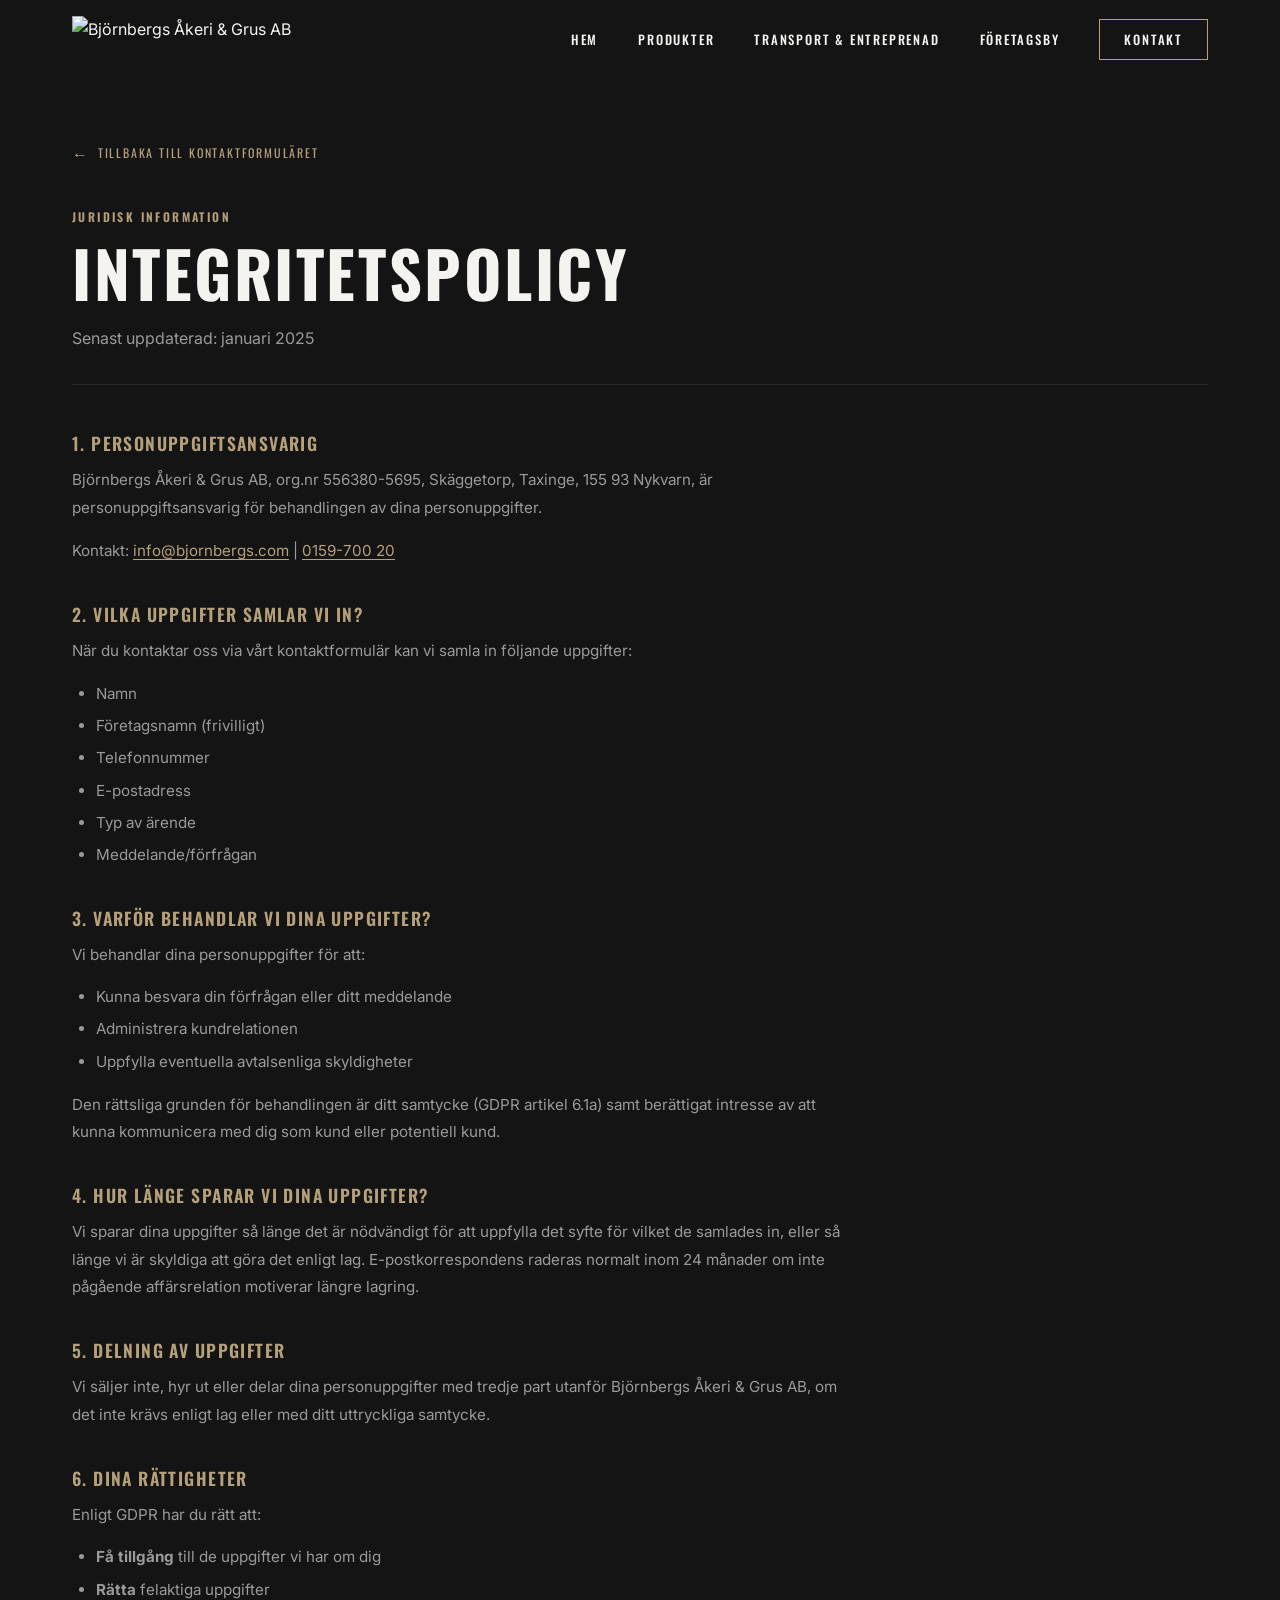
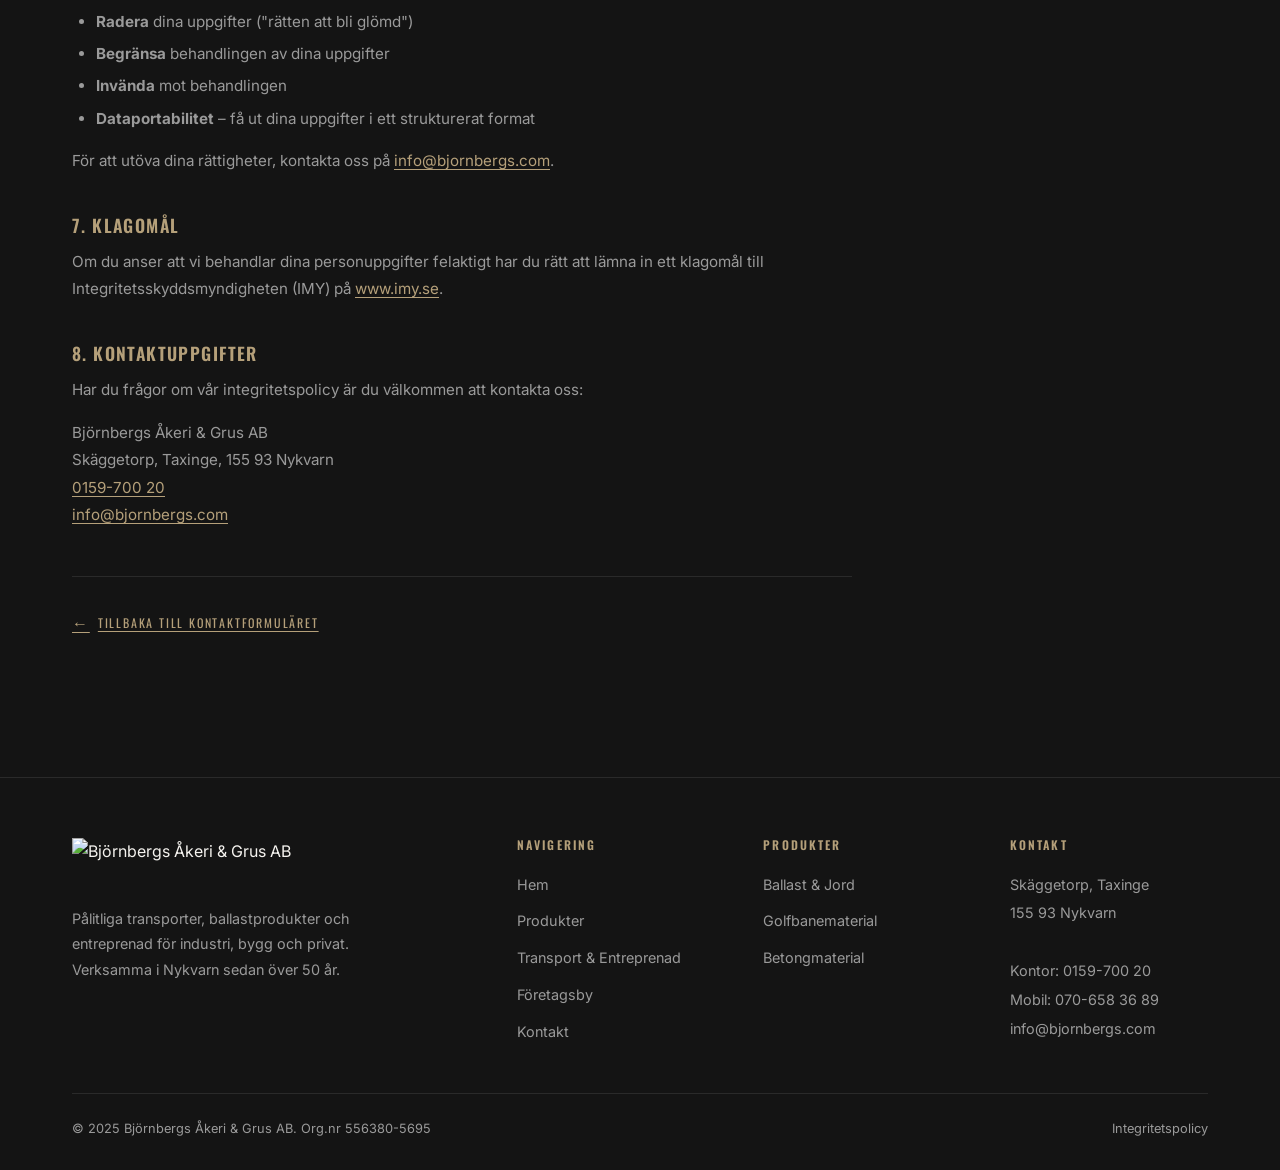
==== integritetspolicy.html @ 1f588924 "first commit" ====
<!DOCTYPE html>
<html lang="sv">
<head>
  <meta charset="UTF-8">
  <meta name="viewport" content="width=device-width, initial-scale=1.0">
  <meta name="description" content="Integritetspolicy för Björnbergs Åkeri & Grus AB.">
  <title>Integritetspolicy – Björnbergs Åkeri & Grus AB</title>
  <link rel="stylesheet" href="css/style.css">
  <link rel="stylesheet" href="css/integritetspolicy.css">
</head>
<body>

  <!-- ── NAV ── -->
  <nav class="site-nav scrolled" id="siteNav">
    <div class="nav-inner">
      <a href="index.html" class="nav-logo">
        <img src="assets/logo-white.png" alt="Björnbergs Åkeri & Grus AB" class="logo-white">
        <img src="assets/logo-black.png" alt="Björnbergs Åkeri & Grus AB" class="logo-black">
      </a>
      <ul class="nav-links">
        <li><a href="index.html">Hem</a></li>
        <li><a href="produkter.html">Produkter</a></li>
        <li><a href="transport-entreprenad.html">Transport & Entreprenad</a></li>
        <li><a href="foretagsby.html">Företagsby</a></li>
        <li><a href="kontakt.html" class="nav-contact-btn">Kontakt</a></li>
      </ul>
      <button class="hamburger" id="hamburger" aria-label="Meny">
        <span></span><span></span><span></span>
      </button>
    </div>
  </nav>
  <div class="mobile-menu" id="mobileMenu">
    <a href="index.html">Hem</a>
    <a href="produkter.html">Produkter</a>
    <a href="transport-entreprenad.html">Transport & Entreprenad</a>
    <a href="foretagsby.html">Företagsby</a>
    <a href="kontakt.html">Kontakt</a>
  </div>

  <!-- ── CONTENT ── -->
  <main class="policy-wrap">
    <div class="container">

      <a href="kontakt.html" class="policy-back">Tillbaka till kontaktformuläret</a>

      <div class="policy-header">
        <span class="section-label">Juridisk information</span>
        <h1>Integritetspolicy</h1>
        <p>Senast uppdaterad: januari 2025</p>
      </div>

      <div class="policy-content">

        <h2>1. Personuppgiftsansvarig</h2>
        <p>Björnbergs Åkeri & Grus AB, org.nr 556380-5695, Skäggetorp, Taxinge, 155 93 Nykvarn, är personuppgiftsansvarig för behandlingen av dina personuppgifter.</p>
        <p>Kontakt: <a href="mailto:info@bjornbergs.com">info@bjornbergs.com</a> | <a href="tel:015970020">0159-700 20</a></p>

        <h2>2. Vilka uppgifter samlar vi in?</h2>
        <p>När du kontaktar oss via vårt kontaktformulär kan vi samla in följande uppgifter:</p>
        <ul>
          <li>Namn</li>
          <li>Företagsnamn (frivilligt)</li>
          <li>Telefonnummer</li>
          <li>E-postadress</li>
          <li>Typ av ärende</li>
          <li>Meddelande/förfrågan</li>
        </ul>

        <h2>3. Varför behandlar vi dina uppgifter?</h2>
        <p>Vi behandlar dina personuppgifter för att:</p>
        <ul>
          <li>Kunna besvara din förfrågan eller ditt meddelande</li>
          <li>Administrera kundrelationen</li>
          <li>Uppfylla eventuella avtalsenliga skyldigheter</li>
        </ul>
        <p>Den rättsliga grunden för behandlingen är ditt samtycke (GDPR artikel 6.1a) samt berättigat intresse av att kunna kommunicera med dig som kund eller potentiell kund.</p>

        <h2>4. Hur länge sparar vi dina uppgifter?</h2>
        <p>Vi sparar dina uppgifter så länge det är nödvändigt för att uppfylla det syfte för vilket de samlades in, eller så länge vi är skyldiga att göra det enligt lag. E-postkorrespondens raderas normalt inom 24 månader om inte pågående affärsrelation motiverar längre lagring.</p>

        <h2>5. Delning av uppgifter</h2>
        <p>Vi säljer inte, hyr ut eller delar dina personuppgifter med tredje part utanför Björnbergs Åkeri & Grus AB, om det inte krävs enligt lag eller med ditt uttryckliga samtycke.</p>

        <h2>6. Dina rättigheter</h2>
        <p>Enligt GDPR har du rätt att:</p>
        <ul>
          <li><strong>Få tillgång</strong> till de uppgifter vi har om dig</li>
          <li><strong>Rätta</strong> felaktiga uppgifter</li>
          <li><strong>Radera</strong> dina uppgifter ("rätten att bli glömd")</li>
          <li><strong>Begränsa</strong> behandlingen av dina uppgifter</li>
          <li><strong>Invända</strong> mot behandlingen</li>
          <li><strong>Dataportabilitet</strong> – få ut dina uppgifter i ett strukturerat format</li>
        </ul>
        <p>För att utöva dina rättigheter, kontakta oss på <a href="mailto:info@bjornbergs.com">info@bjornbergs.com</a>.</p>

        <h2>7. Klagomål</h2>
        <p>Om du anser att vi behandlar dina personuppgifter felaktigt har du rätt att lämna in ett klagomål till Integritetsskyddsmyndigheten (IMY) på <a href="https://www.imy.se" target="_blank" rel="noopener">www.imy.se</a>.</p>

        <h2>8. Kontaktuppgifter</h2>
        <p>Har du frågor om vår integritetspolicy är du välkommen att kontakta oss:</p>
        <p>
          Björnbergs Åkeri & Grus AB<br>
          Skäggetorp, Taxinge, 155 93 Nykvarn<br>
          <a href="tel:015970020">0159-700 20</a><br>
          <a href="mailto:info@bjornbergs.com">info@bjornbergs.com</a>
        </p>

        <div class="policy-back-bottom">
          <a href="kontakt.html" class="policy-back">Tillbaka till kontaktformuläret</a>
        </div>
      </div>

    </div>
  </main>

  <!-- ── FOOTER ── -->
  <footer class="site-footer">
    <div class="container">
      <div class="footer-grid">
        <div class="footer-brand">
          <img src="assets/logo-white.png" alt="Björnbergs Åkeri & Grus AB">
          <p>Pålitliga transporter, ballastprodukter och entreprenad för industri, bygg och privat. Verksamma i Nykvarn sedan över 50 år.</p>
        </div>
        <div class="footer-col">
          <h4>Navigering</h4>
          <ul>
            <li><a href="index.html">Hem</a></li>
            <li><a href="produkter.html">Produkter</a></li>
            <li><a href="transport-entreprenad.html">Transport & Entreprenad</a></li>
            <li><a href="foretagsby.html">Företagsby</a></li>
            <li><a href="kontakt.html">Kontakt</a></li>
          </ul>
        </div>
        <div class="footer-col">
          <h4>Produkter</h4>
          <ul>
            <li><a href="produkter.html#ballast">Ballast & Jord</a></li>
            <li><a href="produkter.html#golf">Golfbanematerial</a></li>
            <li><a href="produkter.html#betong">Betongmaterial</a></li>
          </ul>
        </div>
        <div class="footer-col">
          <h4>Kontakt</h4>
          <address>
            Skäggetorp, Taxinge<br>
            155 93 Nykvarn<br><br>
            <a href="tel:015970020">Kontor: 0159-700 20</a><br>
            <a href="tel:0706583689">Mobil: 070-658 36 89</a><br>
            <a href="mailto:info@bjornbergs.com">info@bjornbergs.com</a>
          </address>
        </div>
      </div>
      <div class="footer-bottom">
        <p>&copy; 2025 Björnbergs Åkeri & Grus AB. Org.nr 556380-5695</p>
        <a href="integritetspolicy.html">Integritetspolicy</a>
      </div>
    </div>
  </footer>

  <script>
    const nav = document.getElementById('siteNav');
    window.addEventListener('scroll', () => {
      nav.classList.toggle('scrolled', window.scrollY > 0);
    });
    const hamburger = document.getElementById('hamburger');
    const mobileMenu = document.getElementById('mobileMenu');
    hamburger.addEventListener('click', () => {
      hamburger.classList.toggle('open');
      mobileMenu.classList.toggle('open');
    });
  </script>
</body>
</html>
---- css/style.css ----
/* ============================================
   BJÖRNBERGS ÅKERI & GRUS AB
   style.css – Global tokens, nav, footer
   ============================================ */

@import url('https://fonts.googleapis.com/css2?family=Oswald:wght@400;500;600;700&family=Inter:wght@300;400;500;600&display=swap');

/* ── Tokens ── */
:root {
  --black:       #141414;
  --dark:        #1e1e1e;
  --mid:         #2a2a2a;
  --gold:        #b5a07a;
  --gold-light:  #cfc0a0;
  --gold-dark:   #8a7a5a;
  --white:       #f5f3ef;
  --gray:        #9a9a9a;
  --light-gray:  #e8e5df;

  --font-heading: 'Oswald', sans-serif;
  --font-body:    'Inter', sans-serif;

  --nav-height: 80px;
  --section-pad: 100px 0;
  --max-width: 1200px;

  --transition: 0.3s ease;
  --radius: 2px;
}

/* ── Reset ── */
*, *::before, *::after { box-sizing: border-box; margin: 0; padding: 0; }
html { scroll-behavior: smooth; }
body {
  background: var(--black);
  color: var(--white);
  font-family: var(--font-body);
  font-size: 16px;
  line-height: 1.7;
  -webkit-font-smoothing: antialiased;
}
img { max-width: 100%; display: block; }
a { color: inherit; text-decoration: none; }
ul { list-style: none; }

/* ── Typography ── */
h1, h2, h3, h4 {
  font-family: var(--font-heading);
  text-transform: uppercase;
  letter-spacing: 0.04em;
  line-height: 1.15;
}
h1 { font-size: clamp(2.4rem, 5vw, 4rem); font-weight: 700; }
h2 { font-size: clamp(1.8rem, 3vw, 2.6rem); font-weight: 600; }
h3 { font-size: clamp(1.2rem, 2vw, 1.6rem); font-weight: 500; }
h4 { font-size: 1rem; font-weight: 600; letter-spacing: 0.1em; }
p  { font-size: 1rem; color: var(--light-gray); }

.gold { color: var(--gold); }
.section-label {
  font-family: var(--font-heading);
  font-size: 0.75rem;
  font-weight: 600;
  letter-spacing: 0.2em;
  text-transform: uppercase;
  color: var(--gold);
  display: block;
  margin-bottom: 0.75rem;
}

/* ── Container ── */
.container {
  max-width: var(--max-width);
  margin: 0 auto;
  padding: 0 2rem;
}

/* ── Buttons ── */
.btn {
  display: inline-block;
  font-family: var(--font-heading);
  font-size: 0.85rem;
  font-weight: 600;
  letter-spacing: 0.12em;
  text-transform: uppercase;
  padding: 14px 36px;
  border: 2px solid var(--gold);
  color: var(--white);
  background: transparent;
  cursor: pointer;
  transition: background var(--transition), color var(--transition);
}
.btn:hover {
  background: var(--gold);
  color: var(--black);
}
.btn-filled {
  background: var(--gold);
  color: var(--black);
}
.btn-filled:hover {
  background: var(--gold-light);
  border-color: var(--gold-light);
}

/* ── Divider ── */
.divider {
  width: 50px;
  height: 2px;
  background: var(--gold);
  margin: 1.5rem 0;
}
.divider-center { margin: 1.5rem auto; }

/* ── NAV ── */
.site-nav {
  position: fixed;
  top: 0; left: 0; right: 0;
  z-index: 1000;
  height: var(--nav-height);
  display: flex;
  align-items: center;
  transition: background var(--transition), box-shadow var(--transition);
}
.site-nav.scrolled {
  background: var(--black);
  box-shadow: 0 2px 20px rgba(0,0,0,0.5);
}
.nav-inner {
  max-width: var(--max-width);
  margin: 0 auto;
  padding: 0 2rem;
  width: 100%;
  display: flex;
  align-items: center;
  justify-content: space-between;
}
.nav-logo img {
  height: 48px;
  width: auto;
  transition: opacity var(--transition);
}
.nav-logo .logo-white { display: block; }
.nav-logo .logo-black { display: none; }

.nav-links {
  display: flex;
  align-items: center;
  gap: 2.5rem;
}
.nav-links a {
  font-family: var(--font-heading);
  font-size: 0.8rem;
  font-weight: 500;
  letter-spacing: 0.14em;
  text-transform: uppercase;
  color: var(--white);
  position: relative;
  transition: color var(--transition);
}
.nav-links a::after {
  content: '';
  position: absolute;
  bottom: -4px; left: 0;
  width: 0; height: 1px;
  background: var(--gold);
  transition: width var(--transition);
}
.nav-links a:hover { color: var(--gold); }
.nav-links a:hover::after { width: 100%; }
.nav-links a.active { color: var(--gold); }
.nav-links a.active::after { width: 100%; }

.nav-contact-btn {
  font-family: var(--font-heading);
  font-size: 0.75rem;
  font-weight: 600;
  letter-spacing: 0.12em;
  text-transform: uppercase;
  padding: 10px 24px;
  border: 1.5px solid var(--gold);
  color: var(--white);
  transition: background var(--transition), color var(--transition);
}
.nav-contact-btn:hover {
  background: var(--gold);
  color: var(--black);
}

/* Hamburger */
.hamburger {
  display: none;
  flex-direction: column;
  gap: 5px;
  cursor: pointer;
  padding: 4px;
  background: none;
  border: none;
}
.hamburger span {
  display: block;
  width: 26px;
  height: 2px;
  background: var(--white);
  transition: transform var(--transition), opacity var(--transition);
}
.hamburger.open span:nth-child(1) { transform: translateY(7px) rotate(45deg); }
.hamburger.open span:nth-child(2) { opacity: 0; }
.hamburger.open span:nth-child(3) { transform: translateY(-7px) rotate(-45deg); }

/* Mobile menu */
.mobile-menu {
  display: none;
  position: fixed;
  top: var(--nav-height);
  left: 0; right: 0;
  background: var(--black);
  border-top: 1px solid var(--mid);
  padding: 2rem;
  flex-direction: column;
  gap: 1.5rem;
  z-index: 999;
}
.mobile-menu.open { display: flex; }
.mobile-menu a {
  font-family: var(--font-heading);
  font-size: 1.1rem;
  letter-spacing: 0.1em;
  text-transform: uppercase;
  color: var(--white);
  border-bottom: 1px solid var(--mid);
  padding-bottom: 1rem;
  transition: color var(--transition);
}
.mobile-menu a:hover { color: var(--gold); }

/* ── FOOTER ── */
.site-footer {
  background: var(--black);
  border-top: 1px solid var(--mid);
  padding: 60px 0 30px;
}
.footer-grid {
  display: grid;
  grid-template-columns: 2fr 1fr 1fr 1fr;
  gap: 3rem;
  margin-bottom: 3rem;
}
.footer-brand img { height: 44px; margin-bottom: 1.5rem; }
.footer-brand p {
  font-size: 0.9rem;
  color: var(--gray);
  max-width: 280px;
  line-height: 1.8;
}
.footer-col h4 {
  font-family: var(--font-heading);
  font-size: 0.75rem;
  letter-spacing: 0.18em;
  color: var(--gold);
  margin-bottom: 1.2rem;
}
.footer-col ul { display: flex; flex-direction: column; gap: 0.6rem; }
.footer-col ul li a {
  font-size: 0.9rem;
  color: var(--gray);
  transition: color var(--transition);
}
.footer-col ul li a:hover { color: var(--gold); }
.footer-col address {
  font-style: normal;
  font-size: 0.9rem;
  color: var(--gray);
  line-height: 2;
}
.footer-col address a { transition: color var(--transition); }
.footer-col address a:hover { color: var(--gold); }

.footer-bottom {
  border-top: 1px solid var(--mid);
  padding-top: 1.5rem;
  display: flex;
  align-items: center;
  justify-content: space-between;
  flex-wrap: wrap;
  gap: 1rem;
}
.footer-bottom p {
  font-size: 0.8rem;
  color: var(--gray);
}
.footer-bottom a {
  font-size: 0.8rem;
  color: var(--gray);
  transition: color var(--transition);
}
.footer-bottom a:hover { color: var(--gold); }

/* ── Page header (undersidor) ── */
.page-header {
  background: var(--dark);
  padding: 140px 0 60px;
  border-bottom: 1px solid var(--mid);
}
.page-header .section-label { margin-bottom: 0.5rem; }
.page-header h1 { margin-bottom: 1rem; }
.page-header p {
  font-size: 1.05rem;
  max-width: 600px;
  color: var(--gray);
}

/* ── Utility ── */
.text-center { text-align: center; }
.mt-1 { margin-top: 1rem; }
.mt-2 { margin-top: 2rem; }
.mt-3 { margin-top: 3rem; }
.mb-1 { margin-bottom: 1rem; }
.mb-2 { margin-bottom: 2rem; }

/* ── Responsive ── */
@media (max-width: 900px) {
  .nav-links, .nav-contact-btn { display: none; }
  .hamburger { display: flex; }
  .footer-grid { grid-template-columns: 1fr 1fr; gap: 2rem; }
}
@media (max-width: 600px) {
  .footer-grid { grid-template-columns: 1fr; }
  .footer-bottom { flex-direction: column; text-align: center; }
}
---- css/integritetspolicy.css ----
/* ============================================
   integritetspolicy.css
   ============================================ */

.policy-wrap {
  padding: 140px 0 100px;
}
.policy-back {
  display: inline-flex;
  align-items: center;
  gap: 0.5rem;
  font-family: var(--font-heading);
  font-size: 0.75rem;
  letter-spacing: 0.15em;
  text-transform: uppercase;
  color: var(--gold);
  margin-bottom: 2.5rem;
  transition: gap var(--transition);
}
.policy-back:hover { gap: 0.8rem; }
.policy-back::before { content: '←'; font-size: 1rem; }

.policy-header {
  margin-bottom: 3rem;
  padding-bottom: 2rem;
  border-bottom: 1px solid var(--mid);
}
.policy-header .section-label { margin-bottom: 0.5rem; }
.policy-header h1 { margin-bottom: 1rem; }
.policy-header p { color: var(--gray); }

.policy-content {
  max-width: 780px;
}
.policy-content h2 {
  font-size: 1.1rem;
  letter-spacing: 0.08em;
  margin: 2.5rem 0 0.8rem;
  color: var(--gold);
}
.policy-content h2:first-child { margin-top: 0; }
.policy-content p {
  font-size: 0.95rem;
  color: var(--gray);
  margin-bottom: 1rem;
  line-height: 1.8;
}
.policy-content ul {
  list-style: disc;
  padding-left: 1.5rem;
  margin-bottom: 1rem;
}
.policy-content ul li {
  font-size: 0.95rem;
  color: var(--gray);
  margin-bottom: 0.4rem;
  line-height: 1.7;
}
.policy-content a {
  color: var(--gold);
  text-decoration: underline;
  text-underline-offset: 3px;
}
.policy-back-bottom {
  margin-top: 3rem;
  padding-top: 2rem;
  border-top: 1px solid var(--mid);
}

@media (max-width: 768px) {
  .policy-wrap { padding: 120px 0 80px; }
}
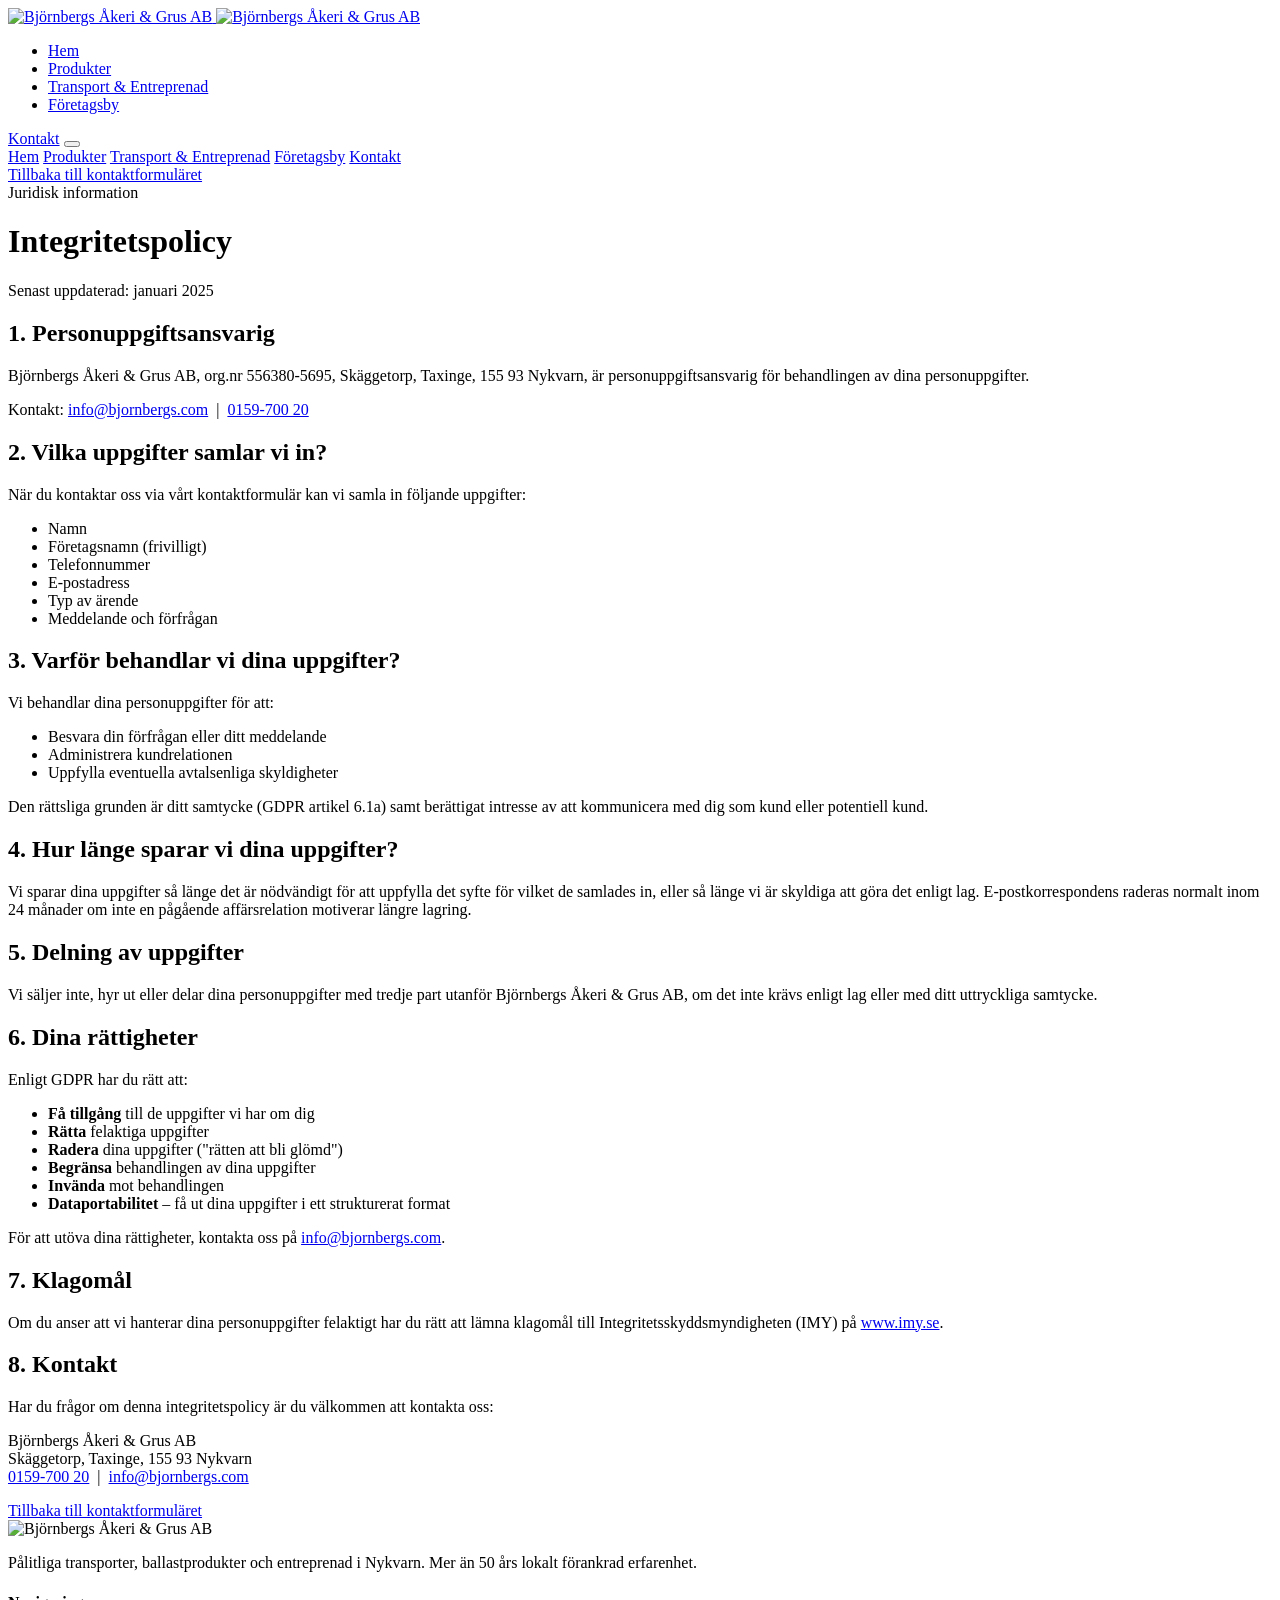
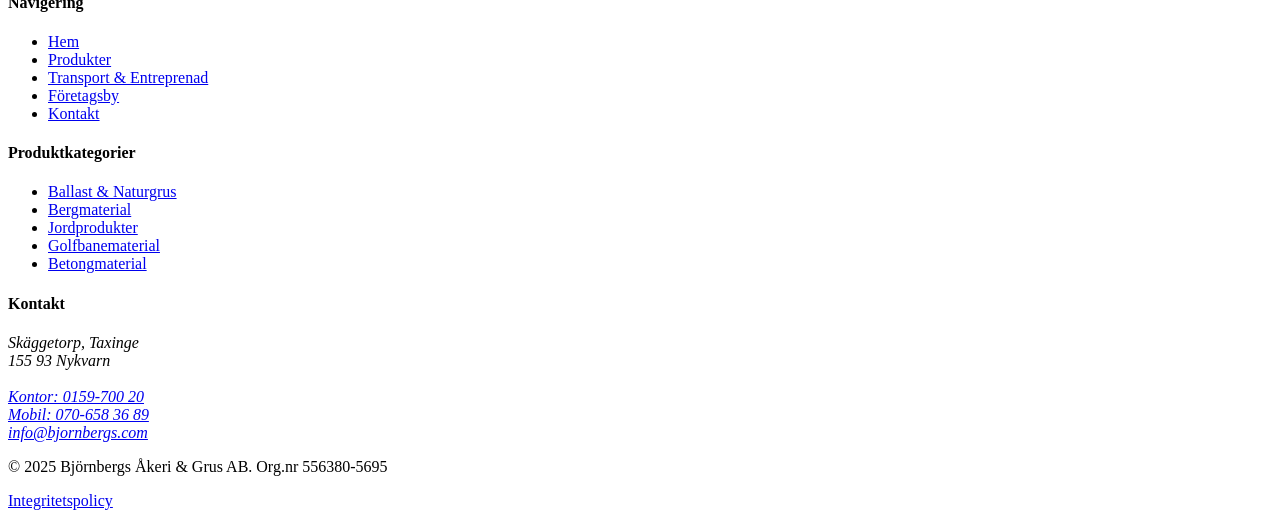
==== commit 2736426b: "added more files into this project" ====
--- a/integritetspolicy.html
+++ b/integritetspolicy.html
@@ -3,28 +3,28 @@
 <head>
   <meta charset="UTF-8">
   <meta name="viewport" content="width=device-width, initial-scale=1.0">
-  <meta name="description" content="Integritetspolicy för Björnbergs Åkeri & Grus AB.">
+  <meta name="description" content="Integritetspolicy för Björnbergs Åkeri & Grus AB – hur vi hanterar personuppgifter enligt GDPR.">
   <title>Integritetspolicy – Björnbergs Åkeri & Grus AB</title>
-  <link rel="stylesheet" href="css/style.css">
-  <link rel="stylesheet" href="css/integritetspolicy.css">
+  <link rel="stylesheet" href="style.css">
+  <link rel="stylesheet" href="integritetspolicy.css">
 </head>
 <body>
 
-  <!-- ── NAV ── -->
+  <!-- ══ NAV ══ -->
   <nav class="site-nav scrolled" id="siteNav">
     <div class="nav-inner">
       <a href="index.html" class="nav-logo">
-        <img src="assets/logo-white.png" alt="Björnbergs Åkeri & Grus AB" class="logo-white">
-        <img src="assets/logo-black.png" alt="Björnbergs Åkeri & Grus AB" class="logo-black">
+        <img src="images/logo-white.png" alt="Björnbergs Åkeri & Grus AB" class="logo-white">
+        <img src="images/logo-black.png" alt="Björnbergs Åkeri & Grus AB" class="logo-black">
       </a>
       <ul class="nav-links">
         <li><a href="index.html">Hem</a></li>
         <li><a href="produkter.html">Produkter</a></li>
         <li><a href="transport-entreprenad.html">Transport & Entreprenad</a></li>
         <li><a href="foretagsby.html">Företagsby</a></li>
-        <li><a href="kontakt.html" class="nav-contact-btn">Kontakt</a></li>
       </ul>
-      <button class="hamburger" id="hamburger" aria-label="Meny">
+      <a href="kontakt.html" class="nav-cta">Kontakt</a>
+      <button class="hamburger" id="hamburger" aria-label="Öppna meny">
         <span></span><span></span><span></span>
       </button>
     </div>
@@ -37,9 +37,9 @@
     <a href="kontakt.html">Kontakt</a>
   </div>
 
-  <!-- ── CONTENT ── -->
-  <main class="policy-wrap">
-    <div class="container">
+  <!-- ══ INNEHÅLL ══ -->
+  <main class="policy-wrap full-width">
+    <div class="inner">
 
       <a href="kontakt.html" class="policy-back">Tillbaka till kontaktformuläret</a>
 
@@ -53,7 +53,7 @@
 
         <h2>1. Personuppgiftsansvarig</h2>
         <p>Björnbergs Åkeri & Grus AB, org.nr 556380-5695, Skäggetorp, Taxinge, 155 93 Nykvarn, är personuppgiftsansvarig för behandlingen av dina personuppgifter.</p>
-        <p>Kontakt: <a href="mailto:info@bjornbergs.com">info@bjornbergs.com</a> | <a href="tel:015970020">0159-700 20</a></p>
+        <p>Kontakt: <a href="mailto:info@bjornbergs.com">info@bjornbergs.com</a> &nbsp;|&nbsp; <a href="tel:015970020">0159-700 20</a></p>
 
         <h2>2. Vilka uppgifter samlar vi in?</h2>
         <p>När du kontaktar oss via vårt kontaktformulär kan vi samla in följande uppgifter:</p>
@@ -63,20 +63,20 @@
           <li>Telefonnummer</li>
           <li>E-postadress</li>
           <li>Typ av ärende</li>
-          <li>Meddelande/förfrågan</li>
+          <li>Meddelande och förfrågan</li>
         </ul>
 
         <h2>3. Varför behandlar vi dina uppgifter?</h2>
         <p>Vi behandlar dina personuppgifter för att:</p>
         <ul>
-          <li>Kunna besvara din förfrågan eller ditt meddelande</li>
+          <li>Besvara din förfrågan eller ditt meddelande</li>
           <li>Administrera kundrelationen</li>
           <li>Uppfylla eventuella avtalsenliga skyldigheter</li>
         </ul>
-        <p>Den rättsliga grunden för behandlingen är ditt samtycke (GDPR artikel 6.1a) samt berättigat intresse av att kunna kommunicera med dig som kund eller potentiell kund.</p>
+        <p>Den rättsliga grunden är ditt samtycke (GDPR artikel 6.1a) samt berättigat intresse av att kommunicera med dig som kund eller potentiell kund.</p>
 
         <h2>4. Hur länge sparar vi dina uppgifter?</h2>
-        <p>Vi sparar dina uppgifter så länge det är nödvändigt för att uppfylla det syfte för vilket de samlades in, eller så länge vi är skyldiga att göra det enligt lag. E-postkorrespondens raderas normalt inom 24 månader om inte pågående affärsrelation motiverar längre lagring.</p>
+        <p>Vi sparar dina uppgifter så länge det är nödvändigt för att uppfylla det syfte för vilket de samlades in, eller så länge vi är skyldiga att göra det enligt lag. E-postkorrespondens raderas normalt inom 24 månader om inte en pågående affärsrelation motiverar längre lagring.</p>
 
         <h2>5. Delning av uppgifter</h2>
         <p>Vi säljer inte, hyr ut eller delar dina personuppgifter med tredje part utanför Björnbergs Åkeri & Grus AB, om det inte krävs enligt lag eller med ditt uttryckliga samtycke.</p>
@@ -94,32 +94,31 @@
         <p>För att utöva dina rättigheter, kontakta oss på <a href="mailto:info@bjornbergs.com">info@bjornbergs.com</a>.</p>
 
         <h2>7. Klagomål</h2>
-        <p>Om du anser att vi behandlar dina personuppgifter felaktigt har du rätt att lämna in ett klagomål till Integritetsskyddsmyndigheten (IMY) på <a href="https://www.imy.se" target="_blank" rel="noopener">www.imy.se</a>.</p>
+        <p>Om du anser att vi hanterar dina personuppgifter felaktigt har du rätt att lämna klagomål till Integritetsskyddsmyndigheten (IMY) på <a href="https://www.imy.se" target="_blank" rel="noopener noreferrer">www.imy.se</a>.</p>
 
-        <h2>8. Kontaktuppgifter</h2>
-        <p>Har du frågor om vår integritetspolicy är du välkommen att kontakta oss:</p>
+        <h2>8. Kontakt</h2>
+        <p>Har du frågor om denna integritetspolicy är du välkommen att kontakta oss:</p>
         <p>
           Björnbergs Åkeri & Grus AB<br>
           Skäggetorp, Taxinge, 155 93 Nykvarn<br>
-          <a href="tel:015970020">0159-700 20</a><br>
-          <a href="mailto:info@bjornbergs.com">info@bjornbergs.com</a>
+          <a href="tel:015970020">0159-700 20</a> &nbsp;|&nbsp; <a href="mailto:info@bjornbergs.com">info@bjornbergs.com</a>
         </p>
 
         <div class="policy-back-bottom">
           <a href="kontakt.html" class="policy-back">Tillbaka till kontaktformuläret</a>
         </div>
+
       </div>
-
     </div>
   </main>
 
-  <!-- ── FOOTER ── -->
-  <footer class="site-footer">
-    <div class="container">
+  <!-- ══ FOOTER ══ -->
+  <footer class="site-footer full-width">
+    <div class="footer-inner">
       <div class="footer-grid">
         <div class="footer-brand">
-          <img src="assets/logo-white.png" alt="Björnbergs Åkeri & Grus AB">
-          <p>Pålitliga transporter, ballastprodukter och entreprenad för industri, bygg och privat. Verksamma i Nykvarn sedan över 50 år.</p>
+          <img src="images/logo-white.png" alt="Björnbergs Åkeri & Grus AB">
+          <p>Pålitliga transporter, ballastprodukter och entreprenad i Nykvarn. Mer än 50 års lokalt förankrad erfarenhet.</p>
         </div>
         <div class="footer-col">
           <h4>Navigering</h4>
@@ -132,9 +131,11 @@
           </ul>
         </div>
         <div class="footer-col">
-          <h4>Produkter</h4>
+          <h4>Produktkategorier</h4>
           <ul>
-            <li><a href="produkter.html#ballast">Ballast & Jord</a></li>
+            <li><a href="produkter.html#ballast">Ballast & Naturgrus</a></li>
+            <li><a href="produkter.html#berg">Bergmaterial</a></li>
+            <li><a href="produkter.html#jord">Jordprodukter</a></li>
             <li><a href="produkter.html#golf">Golfbanematerial</a></li>
             <li><a href="produkter.html#betong">Betongmaterial</a></li>
           </ul>
@@ -161,7 +162,7 @@
     const nav = document.getElementById('siteNav');
     window.addEventListener('scroll', () => {
       nav.classList.toggle('scrolled', window.scrollY > 0);
-    });
+    }, { passive: true });
     const hamburger = document.getElementById('hamburger');
     const mobileMenu = document.getElementById('mobileMenu');
     hamburger.addEventListener('click', () => {
